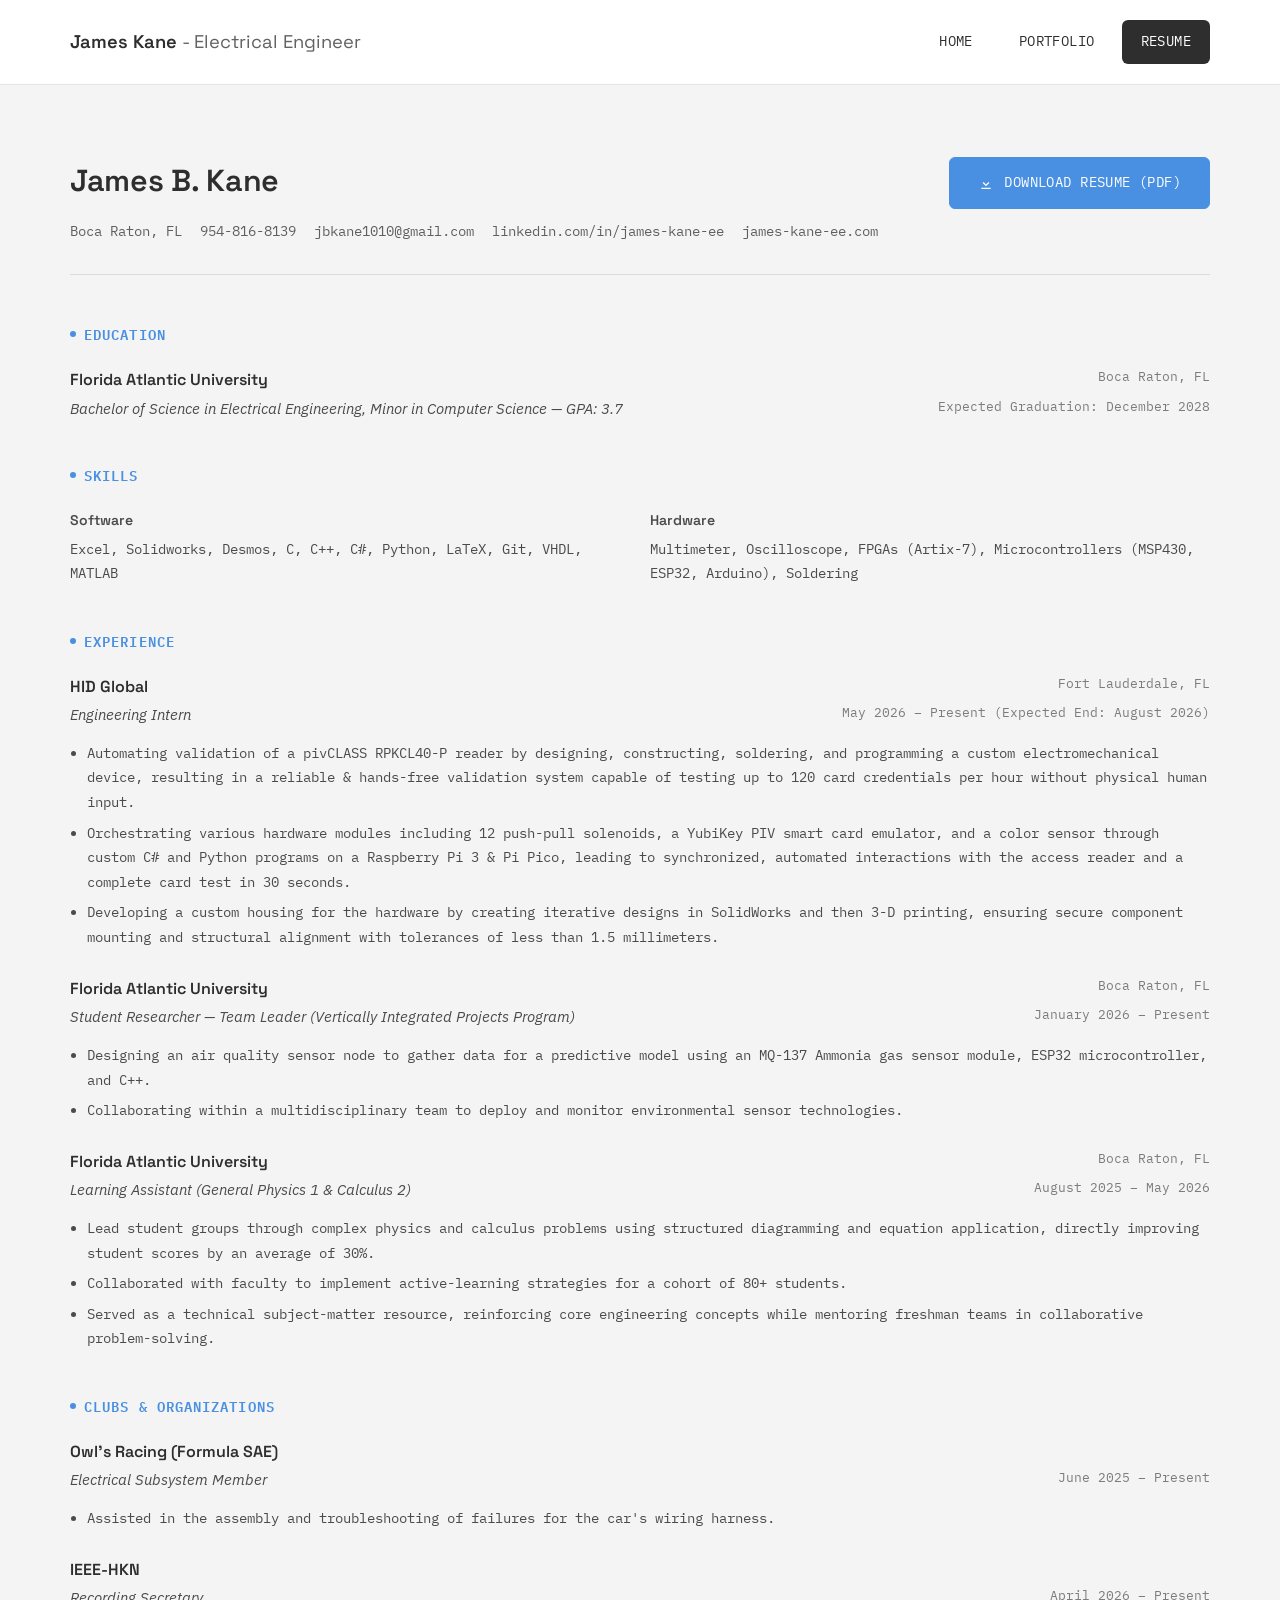
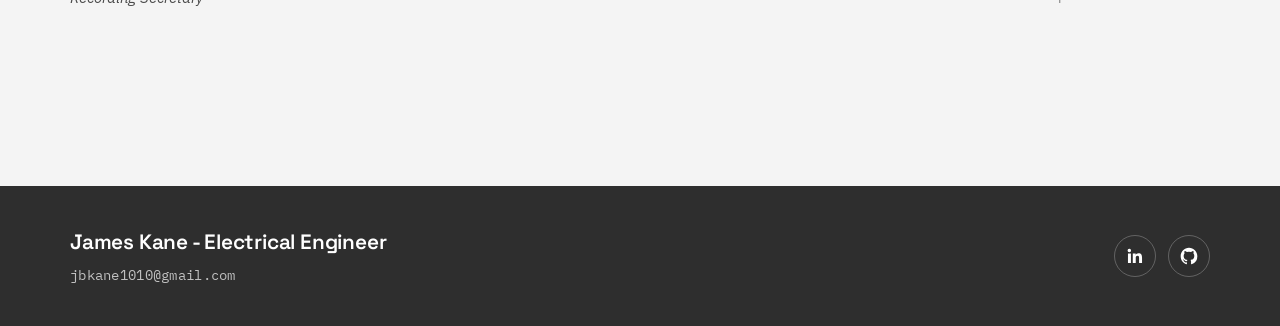
==== resume.html @ 99313f98 "added resume page" ====
<!DOCTYPE html>
<html lang="en">
<head>
<meta charset="UTF-8">
<meta name="viewport" content="width=device-width, initial-scale=1.0">
<title>Resume | James Kane</title>
<meta name="description" content="James Kane's resume — Electrical Engineering student at FAU with experience in embedded systems, sensors, and hardware design.">
<link rel="stylesheet" href="css/style.css">
</head>
<body>

  <div data-component="header" data-base="./" data-active="resume"></div>

  <main class="page-content">
    <section class="resume-main">

      <div class="resume-header">
        <div class="resume-heading">
          <h3>James B. Kane</h3>
          <div class="resume-contact">
            <span>Boca Raton, FL</span>
            <span>954-816-8139</span>
            <a href="mailto:jbkane1010@gmail.com">jbkane1010@gmail.com</a>
            <a href="https://www.linkedin.com/in/james-kane-ee/" target="_blank" rel="noopener">linkedin.com/in/james-kane-ee</a>
            <a href="index.html">james-kane-ee.com</a>
          </div>
        </div>
        <a class="btn-download" href="files/james-kane-resume.pdf" download>
          <svg viewBox="0 0 24 24" aria-hidden="true"><path d="M12 3v11.17l3.59-3.58L17 12l-5 5-5-5 1.41-1.41L12 14.17V3h0zM5 19h14v2H5v-2z"/></svg>
          Download Resume (PDF)
        </a>
      </div>

      <section class="resume-section">
        <h4 class="resume-section-title">Education</h4>
        <div class="resume-entry">
          <div class="resume-entry-org">Florida Atlantic University</div>
          <div class="resume-entry-location">Boca Raton, FL</div>
          <div class="resume-entry-role">Bachelor of Science in Electrical Engineering, Minor in Computer Science &mdash; GPA: 3.7</div>
          <div class="resume-entry-date">Expected Graduation: December 2028</div>
        </div>
      </section>

      <section class="resume-section">
        <h4 class="resume-section-title">Skills</h4>
        <div class="resume-skills-grid">
          <div class="resume-skill-row">
            <strong>Software</strong>
            Excel, Solidworks, Desmos, C, C++, C#, Python, LaTeX, Git, VHDL, MATLAB
          </div>
          <div class="resume-skill-row">
            <strong>Hardware</strong>
            Multimeter, Oscilloscope, FPGAs (Artix-7), Microcontrollers (MSP430, ESP32, Arduino), Soldering
          </div>
        </div>
      </section>

      <section class="resume-section">
        <h4 class="resume-section-title">Experience</h4>

        <div class="resume-entry">
          <div class="resume-entry-org">HID Global</div>
          <div class="resume-entry-location">Fort Lauderdale, FL</div>
          <div class="resume-entry-role">Engineering Intern</div>
          <div class="resume-entry-date">May 2026 &ndash; Present (Expected End: August 2026)</div>
          <ul class="resume-entry-bullets">
            <li>Automating validation of a pivCLASS RPKCL40-P reader by designing, constructing, soldering, and programming a custom electromechanical device, resulting in a reliable &amp; hands-free validation system capable of testing up to 120 card credentials per hour without physical human input.</li>
            <li>Orchestrating various hardware modules including 12 push-pull solenoids, a YubiKey PIV smart card emulator, and a color sensor through custom C# and Python programs on a Raspberry Pi 3 &amp; Pi Pico, leading to synchronized, automated interactions with the access reader and a complete card test in 30 seconds.</li>
            <li>Developing a custom housing for the hardware by creating iterative designs in SolidWorks and then 3-D printing, ensuring secure component mounting and structural alignment with tolerances of less than 1.5 millimeters.</li>
          </ul>
        </div>

        <div class="resume-entry">
          <div class="resume-entry-org">Florida Atlantic University</div>
          <div class="resume-entry-location">Boca Raton, FL</div>
          <div class="resume-entry-role">Student Researcher &mdash; Team Leader (Vertically Integrated Projects Program)</div>
          <div class="resume-entry-date">January 2026 &ndash; Present</div>
          <ul class="resume-entry-bullets">
            <li>Designing an air quality sensor node to gather data for a predictive model using an MQ-137 Ammonia gas sensor module, ESP32 microcontroller, and C++.</li>
            <li>Collaborating within a multidisciplinary team to deploy and monitor environmental sensor technologies.</li>
          </ul>
        </div>

        <div class="resume-entry">
          <div class="resume-entry-org">Florida Atlantic University</div>
          <div class="resume-entry-location">Boca Raton, FL</div>
          <div class="resume-entry-role">Learning Assistant (General Physics 1 &amp; Calculus 2)</div>
          <div class="resume-entry-date">August 2025 &ndash; May 2026</div>
          <ul class="resume-entry-bullets">
            <li>Lead student groups through complex physics and calculus problems using structured diagramming and equation application, directly improving student scores by an average of 30%.</li>
            <li>Collaborated with faculty to implement active-learning strategies for a cohort of 80+ students.</li>
            <li>Served as a technical subject-matter resource, reinforcing core engineering concepts while mentoring freshman teams in collaborative problem-solving.</li>
          </ul>
        </div>
      </section>

      <section class="resume-section">
        <h4 class="resume-section-title">Clubs &amp; Organizations</h4>

        <div class="resume-entry">
          <div class="resume-entry-org">Owl's Racing (Formula SAE)</div>
          <div class="resume-entry-location"></div>
          <div class="resume-entry-role">Electrical Subsystem Member</div>
          <div class="resume-entry-date">June 2025 &ndash; Present</div>
          <ul class="resume-entry-bullets">
            <li>Assisted in the assembly and troubleshooting of failures for the car's wiring harness.</li>
          </ul>
        </div>

        <div class="resume-entry">
          <div class="resume-entry-org">IEEE-HKN</div>
          <div class="resume-entry-location"></div>
          <div class="resume-entry-role">Recording Secretary</div>
          <div class="resume-entry-date">April 2026 &ndash; Present</div>
        </div>
      </section>

    </section>
  </main>

  <div data-component="footer" data-base="./"></div>

  <script src="js/components.js"></script>
</body>
</html>
---- css/style.css ----
/* =========================================================
   James Kane — Electrical Engineer Portfolio
   Global Stylesheet
   ========================================================= */

/* ---- Fonts ---- */
@import url('https://fonts.googleapis.com/css2?family=Space+Grotesk:wght@400;500;600;700&family=IBM+Plex+Sans:wght@400;500;600&family=IBM+Plex+Mono:wght@400;500&display=swap');

/* ---- Tokens ---- */
:root {
  --color-bg: #F4F4F4;
  --color-primary: #2E2E2E;
  --color-secondary: #FFFFFF;
  --color-accent: #4A90E2;
  --color-accent-dim: rgba(74, 144, 226, 0.35);
  --color-hairline: rgba(46, 46, 46, 0.12);

  --font-display: 'Space Grotesk', 'IBM Plex Sans', sans-serif;
  --font-body: 'IBM Plex Sans', -apple-system, BlinkMacSystemFont, sans-serif;
  --font-mono: 'IBM Plex Mono', 'SFMono-Regular', Menlo, monospace;

  --radius-img: 10px;
  --side-margin: 30px;
  --max-width: 1200px;
}

/* ---- Reset ---- */
* { box-sizing: border-box; }
html { scroll-behavior: smooth; }
body {
  margin: 0;
  background: var(--color-bg);
  color: var(--color-primary);
  font-family: var(--font-body);
  line-height: 1.6;
  min-height: 100vh;
  display: flex;
  flex-direction: column;
}
img { max-width: 100%; display: block; }
a { color: inherit; text-decoration: none; }
h1, h2, h3, h4, h5 {
  font-family: var(--font-display);
  font-weight: 600;
  margin: 0 0 0.5em 0;
  letter-spacing: -0.01em;
}
p { margin: 0 0 1em 0; }

.page-content {
  flex: 1;
  width: 100%;
  max-width: var(--max-width);
  margin: 0 auto;
  padding: 0 var(--side-margin);
}

/* Respect reduced motion */
@media (prefers-reduced-motion: reduce) {
  * { transition: none !important; animation: none !important; }
}

/* =========================================================
   HEADER
   ========================================================= */
.site-header {
  background: var(--color-secondary);
  border-bottom: 1px solid var(--color-hairline);
  position: sticky;
  top: 0;
  z-index: 100;
}
.header-inner {
  max-width: var(--max-width);
  margin: 0 auto;
  padding: 20px var(--side-margin);
  display: flex;
  align-items: center;
  justify-content: space-between;
  gap: 16px;
  flex-wrap: wrap;
}
.brand {
  font-family: var(--font-display);
  font-weight: 600;
  font-size: 1.15rem;
  color: var(--color-primary);
  white-space: nowrap;
}
.brand .brand-sub {
  font-weight: 400;
  color: var(--color-primary);
  opacity: 0.75;
}
.nav {
  display: flex;
  gap: 8px;
}
.nav a {
  font-family: var(--font-mono);
  font-size: 0.85rem;
  letter-spacing: 0.03em;
  text-transform: uppercase;
  padding: 10px 18px;
  border-radius: 6px;
  border: 1px solid transparent;
  transition: border-color 0.2s ease, color 0.2s ease, background 0.2s ease;
}
.nav a:hover {
  border-color: var(--color-accent);
  color: var(--color-accent);
}
.nav a.active {
  color: var(--color-secondary);
  background: var(--color-primary);
}
.nav a.active:hover {
  color: var(--color-secondary);
  border-color: var(--color-primary);
}

/* =========================================================
   FOOTER
   ========================================================= */
.site-footer {
  background: var(--color-primary);
  color: var(--color-secondary);
  margin-top: 80px;
}
.footer-inner {
  max-width: var(--max-width);
  margin: 0 auto;
  padding: 40px var(--side-margin);
  display: flex;
  align-items: center;
  justify-content: space-between;
  gap: 24px;
  flex-wrap: wrap;
}
.footer-left h2 {
  color: var(--color-secondary);
  font-size: 1.3rem;
  margin-bottom: 0.2em;
}
.footer-left h4 {
  color: var(--color-secondary);
  opacity: 0.7;
  font-family: var(--font-mono);
  font-weight: 400;
  font-size: 0.9rem;
  margin: 0;
  letter-spacing: 0.02em;
}
.footer-right {
  display: flex;
  gap: 12px;
}
.social-btn {
  display: flex;
  align-items: center;
  justify-content: center;
  width: 42px;
  height: 42px;
  border-radius: 50%;
  border: 1px solid rgba(255, 255, 255, 0.25);
  color: var(--color-secondary);
  transition: background 0.2s ease, border-color 0.2s ease, transform 0.2s ease;
}
.social-btn:hover {
  background: var(--color-accent);
  border-color: var(--color-accent);
  transform: translateY(-2px);
}
.social-btn svg { width: 20px; height: 20px; fill: currentColor; }

/* =========================================================
   HOME PAGE
   ========================================================= */
.hero {
  display: grid;
  grid-template-columns: 1.05fr 1fr;
  gap: 60px;
  align-items: center;
  padding: 72px 0 96px 0;
  min-height: calc(100vh - 250px);
}
.hero-text { max-width: 520px; }
.headline-wrap {
  display: inline-block;
  margin-bottom: 24px;
}
.headline-wrap h2 {
  font-size: clamp(1.6rem, 3vw, 2.2rem);
  line-height: 1.25;
}
.headline-underline {
  height: 3px;
  width: 100%;
  background: var(--color-accent);
  margin-top: 14px;
  position: relative;
}
.headline-underline::after {
  content: '';
  position: absolute;
  right: -3px;
  top: -2.5px;
  width: 8px;
  height: 8px;
  border-radius: 50%;
  background: var(--color-accent);
}
.hero-text p {
  font-size: 1.05rem;
  color: var(--color-primary);
  opacity: 0.85;
}
.btn-primary {
  display: inline-flex;
  align-items: center;
  gap: 10px;
  margin-top: 12px;
  padding: 14px 28px;
  background: var(--color-primary);
  color: var(--color-secondary);
  border-radius: 6px;
  font-family: var(--font-mono);
  font-size: 0.85rem;
  letter-spacing: 0.03em;
  text-transform: uppercase;
  border: 1px solid var(--color-primary);
  transition: background 0.2s ease, color 0.2s ease, border-color 0.2s ease, transform 0.2s ease;
}
.btn-primary:hover {
  background: var(--color-accent);
  border-color: var(--color-accent);
  transform: translateY(-2px);
}
.btn-primary .arrow { transition: transform 0.2s ease; }
.btn-primary:hover .arrow { transform: translateX(3px); }

.hero-image-wrap {
  position: relative;
  padding: 14px;
}
.hero-image-wrap::before,
.hero-image-wrap::after {
  content: '';
  position: absolute;
  width: 26px;
  height: 26px;
  border: 2px solid var(--color-accent);
  opacity: 0.9;
}
.hero-image-wrap::before {
  top: 0; left: 0;
  border-right: none;
  border-bottom: none;
}
.hero-image-wrap::after {
  bottom: 0; right: 0;
  border-left: none;
  border-top: none;
}
.hero-image-wrap img {
  border-radius: var(--radius-img);
  width: 100%;
  box-shadow: 0 20px 45px rgba(46, 46, 46, 0.18);
}

/* =========================================================
   PORTFOLIO PAGE
   ========================================================= */
.portfolio-header {
  padding: 72px 0 48px 0;
}
.portfolio-kicker {
  font-family: var(--font-mono);
  font-size: 0.85rem;
  letter-spacing: 0.08em;
  text-transform: uppercase;
  color: var(--color-accent);
  margin-bottom: 18px;
}
.portfolio-header h3 {
  font-size: clamp(1.2rem, 2.2vw, 1.6rem);
  font-weight: 500;
  line-height: 1.5;
  max-width: 62%;
  color: var(--color-primary);
  opacity: 0.9;
}

.project-grid {
  display: grid;
  grid-template-columns: repeat(3, 1fr);
  gap: 20px;
  padding-bottom: 96px;
}
.project-tile {
  display: block;
}
.project-tile .tile-title {
  font-family: var(--font-mono);
  font-size: 0.95rem;
  font-weight: 500;
  margin-bottom: 12px;
  color: var(--color-primary);
  display: flex;
  align-items: center;
  gap: 8px;
}
.project-tile .tile-title::before {
  content: '';
  width: 6px;
  height: 6px;
  background: var(--color-accent);
  border-radius: 50%;
  flex-shrink: 0;
}
.tile-image-wrap {
  position: relative;
  aspect-ratio: 1 / 1;
  overflow: hidden;
  border-radius: var(--radius-img);
  background: var(--color-secondary);
  box-shadow: 0 8px 24px rgba(46, 46, 46, 0.1);
}
.tile-image-wrap img {
  width: 100%;
  height: 100%;
  object-fit: cover;
  border-radius: var(--radius-img);
  transition: transform 0.35s ease;
}
.tile-image-wrap::before,
.tile-image-wrap::after {
  content: '';
  position: absolute;
  width: 18px;
  height: 18px;
  border: 2px solid var(--color-secondary);
  opacity: 0;
  transition: opacity 0.25s ease;
  z-index: 2;
}
.tile-image-wrap::before {
  top: 8px; left: 8px;
  border-right: none;
  border-bottom: none;
}
.tile-image-wrap::after {
  bottom: 8px; right: 8px;
  border-left: none;
  border-top: none;
}
.project-tile:hover .tile-image-wrap img { transform: scale(1.05); }
.project-tile:hover .tile-image-wrap::before,
.project-tile:hover .tile-image-wrap::after { opacity: 0.85; }

/* =========================================================
   PROJECT DETAIL PAGES
   ========================================================= */
.project-detail-main {
  padding: 72px 0 96px 0;
}

/* --- Text / image split --- */
.project-layout {
  display: grid;
  grid-template-columns: 1fr 1fr;
  gap: 30px;
  align-items: start;
}

.project-text .project-title {
  font-size: 1.6rem;
  margin-bottom: 22px;
}
.project-description {
  font-family: var(--font-mono);
  font-size: 0.92rem;
  line-height: 1.85;
  color: var(--color-primary);
  opacity: 0.85;
}
.project-description p {
  margin-bottom: 1.1em;
}
.project-description p:last-child { margin-bottom: 0; }

/* --- Image collage stage ---
   The stage is a fixed-ratio box, so the total "image space" is identical
   on every project page no matter how many photos it holds. Images are
   positioned as percentages of that box and cropped (never stretched) to
   fill their slot, so proportions are always preserved. */
.image-stage {
  position: relative;
  width: 100%;
  aspect-ratio: 1 / 1;
}
.stage-img {
  position: absolute;
  border-radius: var(--radius-img);
  object-fit: cover;
  border: 4px solid var(--color-secondary);
  box-shadow: 0 15px 35px rgba(46, 46, 46, 0.18);
  background: var(--color-secondary);
}

/* 1 image: fills the stage */
.image-stage[data-count="1"] .stage-img {
  inset: 0;
  width: 100%;
  height: 100%;
}

/* 2 images: diagonal overlap, upper-left + lower-right */
.image-stage[data-count="2"] .stage-img:nth-of-type(1) {
  top: 0; left: 0;
  width: 58%; height: 58%;
  z-index: 1;
}
.image-stage[data-count="2"] .stage-img:nth-of-type(2) {
  bottom: 0; right: 0;
  width: 58%; height: 58%;
  z-index: 2;
}

/* 3 images: large top-left, small top-right, large bottom-right */
.image-stage[data-count="3"] .stage-img:nth-of-type(1) {
  top: 0; left: 0;
  width: 58%; height: 58%;
  z-index: 1;
}
.image-stage[data-count="3"] .stage-img:nth-of-type(2) {
  top: 0; right: 0;
  width: 44%; height: 44%;
  z-index: 2;
}
.image-stage[data-count="3"] .stage-img:nth-of-type(3) {
  bottom: 0; right: 0;
  width: 58%; height: 58%;
  z-index: 3;
}

/* 4 images: 2x2 grid with a slight overlap in the middle */
.image-stage[data-count="4"] .stage-img {
  width: 55%;
  height: 55%;
}
.image-stage[data-count="4"] .stage-img:nth-of-type(1) { top: 0; left: 0; z-index: 1; }
.image-stage[data-count="4"] .stage-img:nth-of-type(2) { top: 0; right: 0; z-index: 2; }
.image-stage[data-count="4"] .stage-img:nth-of-type(3) { bottom: 0; left: 0; z-index: 3; }
.image-stage[data-count="4"] .stage-img:nth-of-type(4) { bottom: 0; right: 0; z-index: 4; }

/* --- Video embed (only present on pages with an associated video) --- */
.project-video {
  margin-top: 60px;
}
.video-embed {
  position: relative;
  width: 100%;
  aspect-ratio: 16 / 9;
  border-radius: var(--radius-img);
  overflow: hidden;
  box-shadow: 0 15px 35px rgba(46, 46, 46, 0.18);
}
.video-embed iframe {
  position: absolute;
  inset: 0;
  width: 100%;
  height: 100%;
  border: 0;
}

/* --- Bottom nav: back to portfolio / random project --- */
.project-nav {
  display: flex;
  align-items: center;
  justify-content: space-between;
  gap: 20px;
  flex-wrap: wrap;
  margin-top: 72px;
  padding-top: 32px;
  border-top: 1px solid var(--color-hairline);
}
.btn-secondary {
  display: inline-flex;
  align-items: center;
  gap: 10px;
  padding: 14px 26px;
  border-radius: 6px;
  border: 1px solid var(--color-primary);
  color: var(--color-primary);
  font-family: var(--font-mono);
  font-size: 0.85rem;
  letter-spacing: 0.03em;
  text-transform: uppercase;
  transition: background 0.2s ease, color 0.2s ease, transform 0.2s ease;
}
.btn-secondary:hover {
  background: var(--color-primary);
  color: var(--color-secondary);
  transform: translateY(-2px);
}

.random-project-card {
  display: flex;
  align-items: center;
  gap: 14px;
  padding: 10px;
  padding-right: 20px;
  border-radius: 8px;
  border: 1px solid var(--color-hairline);
  background: var(--color-secondary);
  transition: border-color 0.2s ease, transform 0.2s ease, box-shadow 0.2s ease;
}
.random-project-card:hover {
  border-color: var(--color-accent);
  transform: translateY(-2px);
  box-shadow: 0 10px 24px rgba(46, 46, 46, 0.1);
}
.random-project-card img {
  width: 56px;
  height: 56px;
  object-fit: cover;
  border-radius: 6px;
  flex-shrink: 0;
}
.random-project-copy {
  display: flex;
  flex-direction: column;
  gap: 2px;
}
.random-project-label {
  font-family: var(--font-mono);
  font-size: 0.7rem;
  letter-spacing: 0.05em;
  text-transform: uppercase;
  color: var(--color-accent);
}
.random-project-title {
  font-family: var(--font-display);
  font-weight: 600;
  font-size: 0.95rem;
  color: var(--color-primary);
}
.random-arrow {
  margin-left: 6px;
  color: var(--color-accent);
  transition: transform 0.2s ease;
}
.random-project-card:hover .random-arrow { transform: translateX(3px); }

/* =========================================================
   RESUME PAGE
   ========================================================= */
.resume-main {
  padding: 72px 0 96px 0;
}
.resume-header {
  display: flex;
  align-items: flex-start;
  justify-content: space-between;
  gap: 24px;
  flex-wrap: wrap;
  padding-bottom: 32px;
  margin-bottom: 48px;
  border-bottom: 1px solid var(--color-hairline);
}
.resume-heading h3 {
  font-size: clamp(1.4rem, 2.6vw, 1.9rem);
}
.resume-contact {
  display: flex;
  flex-wrap: wrap;
  gap: 6px 18px;
  font-family: var(--font-mono);
  font-size: 0.85rem;
  color: var(--color-primary);
  opacity: 0.75;
}
.resume-contact a:hover { color: var(--color-accent); opacity: 1; }
.btn-download {
  display: inline-flex;
  align-items: center;
  gap: 10px;
  padding: 14px 28px;
  background: var(--color-accent);
  color: var(--color-secondary);
  border-radius: 6px;
  font-family: var(--font-mono);
  font-size: 0.85rem;
  letter-spacing: 0.03em;
  text-transform: uppercase;
  border: 1px solid var(--color-accent);
  white-space: nowrap;
  transition: background 0.2s ease, border-color 0.2s ease, transform 0.2s ease;
}
.btn-download svg { width: 16px; height: 16px; fill: currentColor; }
.btn-download:hover {
  background: var(--color-primary);
  border-color: var(--color-primary);
  transform: translateY(-2px);
}

.resume-section {
  margin-bottom: 44px;
}
.resume-section:last-child { margin-bottom: 0; }
.resume-section-title {
  font-family: var(--font-mono);
  font-size: 0.85rem;
  letter-spacing: 0.08em;
  text-transform: uppercase;
  color: var(--color-accent);
  margin-bottom: 22px;
  display: flex;
  align-items: center;
  gap: 8px;
}
.resume-section-title::before {
  content: '';
  width: 6px;
  height: 6px;
  background: var(--color-accent);
  border-radius: 50%;
  flex-shrink: 0;
}

.resume-entry {
  display: grid;
  grid-template-columns: 1fr auto;
  gap: 4px 20px;
  margin-bottom: 26px;
}
.resume-entry:last-child { margin-bottom: 0; }
.resume-entry-org {
  font-family: var(--font-display);
  font-weight: 600;
  font-size: 1rem;
  color: var(--color-primary);
}
.resume-entry-location {
  font-family: var(--font-mono);
  font-size: 0.8rem;
  color: var(--color-primary);
  opacity: 0.6;
  text-align: right;
  white-space: nowrap;
}
.resume-entry-role {
  font-style: italic;
  font-size: 0.92rem;
  color: var(--color-primary);
  opacity: 0.85;
}
.resume-entry-date {
  font-family: var(--font-mono);
  font-size: 0.8rem;
  color: var(--color-primary);
  opacity: 0.6;
  text-align: right;
  white-space: nowrap;
}
.resume-entry-bullets {
  grid-column: 1 / -1;
  margin: 10px 0 0 0;
  padding-left: 1.2em;
  font-family: var(--font-mono);
  font-size: 0.88rem;
  line-height: 1.75;
  color: var(--color-primary);
  opacity: 0.85;
}
.resume-entry-bullets li { margin-bottom: 6px; }
.resume-entry-bullets li:last-child { margin-bottom: 0; }

.resume-skills-grid {
  display: grid;
  grid-template-columns: 1fr 1fr;
  gap: 20px;
}
.resume-skill-row {
  font-family: var(--font-mono);
  font-size: 0.88rem;
  line-height: 1.75;
  color: var(--color-primary);
  opacity: 0.85;
}
.resume-skill-row strong {
  font-family: var(--font-display);
  font-weight: 600;
  opacity: 1;
  display: block;
  margin-bottom: 4px;
}

/* =========================================================
   RESPONSIVE
   ========================================================= */
@media (max-width: 900px) {
  .hero {
    grid-template-columns: 1fr;
    gap: 40px;
    padding: 48px 0 64px 0;
  }
  .hero-image-wrap { order: -1; }
  .hero-text { max-width: 100%; }
  .portfolio-header h3 { max-width: 100%; }
  .project-grid { grid-template-columns: repeat(2, 1fr); }
  .project-layout { grid-template-columns: 1fr; gap: 36px; }
  .image-stage { max-width: 480px; }
}

@media (max-width: 600px) {
  .header-inner { padding: 16px var(--side-margin); }
  .nav a { padding: 8px 12px; font-size: 0.75rem; }
  .brand { font-size: 1rem; }
  .project-grid { grid-template-columns: 1fr; }
  .footer-inner { flex-direction: column; align-items: flex-start; }
  .project-nav { flex-direction: column; align-items: stretch; }
  .btn-secondary { justify-content: center; }
  .random-project-card { padding-right: 10px; }
  .resume-header { flex-direction: column; }
  .btn-download { width: 100%; justify-content: center; }
  .resume-entry { grid-template-columns: 1fr; }
  .resume-entry-location,
  .resume-entry-date { text-align: left; }
  .resume-skills-grid { grid-template-columns: 1fr; }
}
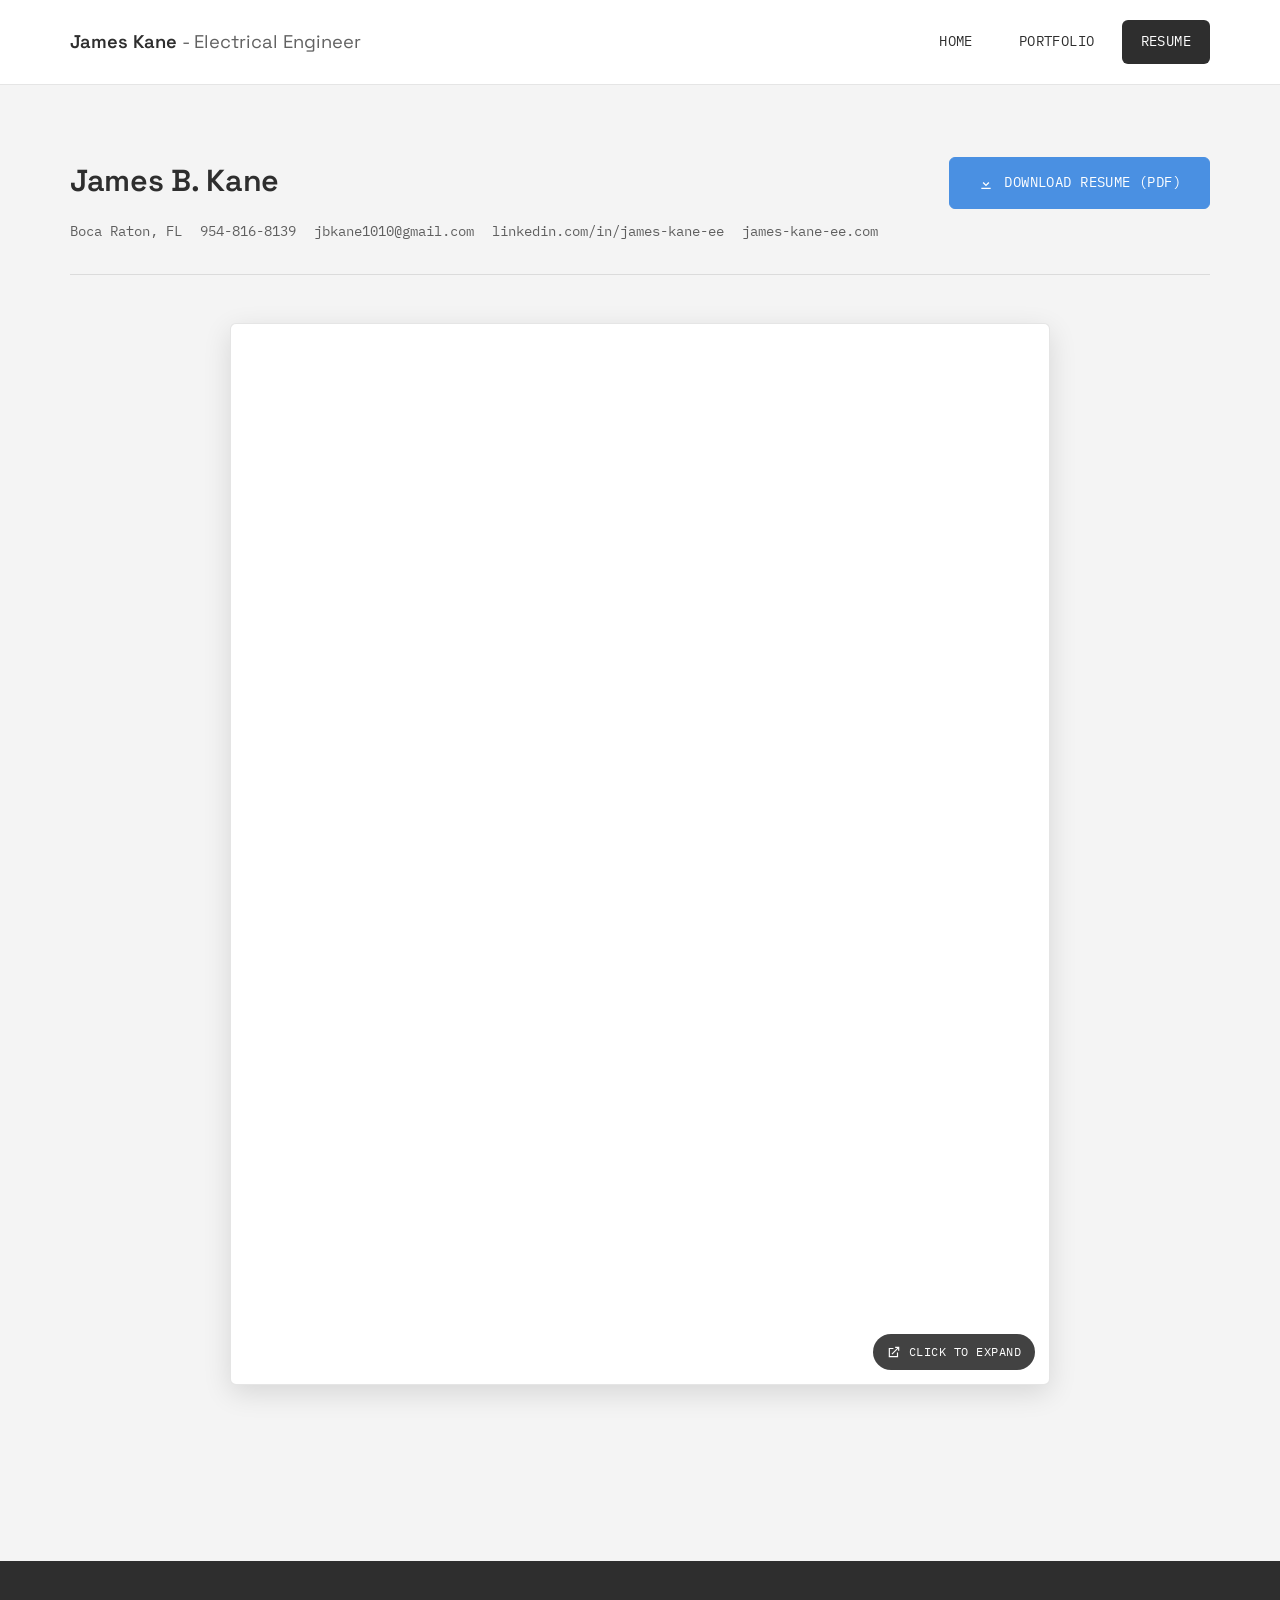
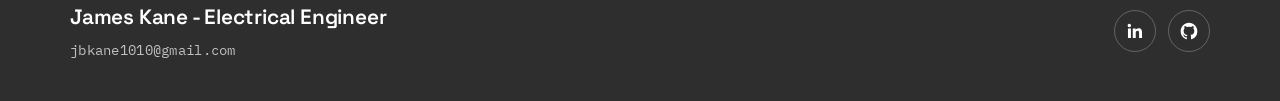
==== commit 68284e69: "updated resume page" ====
--- a/resume.html
+++ b/resume.html
@@ -25,95 +25,19 @@
             <a href="index.html">james-kane-ee.com</a>
           </div>
         </div>
-        <a class="btn-download" href="files/james-kane-resume.pdf" download>
+        <a class="btn-download" href="files/james-kane-resume.pdf" download="James-Kane-Resume.pdf">
           <svg viewBox="0 0 24 24" aria-hidden="true"><path d="M12 3v11.17l3.59-3.58L17 12l-5 5-5-5 1.41-1.41L12 14.17V3h0zM5 19h14v2H5v-2z"/></svg>
           Download Resume (PDF)
         </a>
       </div>
 
-      <section class="resume-section">
-        <h4 class="resume-section-title">Education</h4>
-        <div class="resume-entry">
-          <div class="resume-entry-org">Florida Atlantic University</div>
-          <div class="resume-entry-location">Boca Raton, FL</div>
-          <div class="resume-entry-role">Bachelor of Science in Electrical Engineering, Minor in Computer Science &mdash; GPA: 3.7</div>
-          <div class="resume-entry-date">Expected Graduation: December 2028</div>
-        </div>
-      </section>
-
-      <section class="resume-section">
-        <h4 class="resume-section-title">Skills</h4>
-        <div class="resume-skills-grid">
-          <div class="resume-skill-row">
-            <strong>Software</strong>
-            Excel, Solidworks, Desmos, C, C++, C#, Python, LaTeX, Git, VHDL, MATLAB
-          </div>
-          <div class="resume-skill-row">
-            <strong>Hardware</strong>
-            Multimeter, Oscilloscope, FPGAs (Artix-7), Microcontrollers (MSP430, ESP32, Arduino), Soldering
-          </div>
-        </div>
-      </section>
-
-      <section class="resume-section">
-        <h4 class="resume-section-title">Experience</h4>
-
-        <div class="resume-entry">
-          <div class="resume-entry-org">HID Global</div>
-          <div class="resume-entry-location">Fort Lauderdale, FL</div>
-          <div class="resume-entry-role">Engineering Intern</div>
-          <div class="resume-entry-date">May 2026 &ndash; Present (Expected End: August 2026)</div>
-          <ul class="resume-entry-bullets">
-            <li>Automating validation of a pivCLASS RPKCL40-P reader by designing, constructing, soldering, and programming a custom electromechanical device, resulting in a reliable &amp; hands-free validation system capable of testing up to 120 card credentials per hour without physical human input.</li>
-            <li>Orchestrating various hardware modules including 12 push-pull solenoids, a YubiKey PIV smart card emulator, and a color sensor through custom C# and Python programs on a Raspberry Pi 3 &amp; Pi Pico, leading to synchronized, automated interactions with the access reader and a complete card test in 30 seconds.</li>
-            <li>Developing a custom housing for the hardware by creating iterative designs in SolidWorks and then 3-D printing, ensuring secure component mounting and structural alignment with tolerances of less than 1.5 millimeters.</li>
-          </ul>
-        </div>
-
-        <div class="resume-entry">
-          <div class="resume-entry-org">Florida Atlantic University</div>
-          <div class="resume-entry-location">Boca Raton, FL</div>
-          <div class="resume-entry-role">Student Researcher &mdash; Team Leader (Vertically Integrated Projects Program)</div>
-          <div class="resume-entry-date">January 2026 &ndash; Present</div>
-          <ul class="resume-entry-bullets">
-            <li>Designing an air quality sensor node to gather data for a predictive model using an MQ-137 Ammonia gas sensor module, ESP32 microcontroller, and C++.</li>
-            <li>Collaborating within a multidisciplinary team to deploy and monitor environmental sensor technologies.</li>
-          </ul>
-        </div>
-
-        <div class="resume-entry">
-          <div class="resume-entry-org">Florida Atlantic University</div>
-          <div class="resume-entry-location">Boca Raton, FL</div>
-          <div class="resume-entry-role">Learning Assistant (General Physics 1 &amp; Calculus 2)</div>
-          <div class="resume-entry-date">August 2025 &ndash; May 2026</div>
-          <ul class="resume-entry-bullets">
-            <li>Lead student groups through complex physics and calculus problems using structured diagramming and equation application, directly improving student scores by an average of 30%.</li>
-            <li>Collaborated with faculty to implement active-learning strategies for a cohort of 80+ students.</li>
-            <li>Served as a technical subject-matter resource, reinforcing core engineering concepts while mentoring freshman teams in collaborative problem-solving.</li>
-          </ul>
-        </div>
-      </section>
-
-      <section class="resume-section">
-        <h4 class="resume-section-title">Clubs &amp; Organizations</h4>
-
-        <div class="resume-entry">
-          <div class="resume-entry-org">Owl's Racing (Formula SAE)</div>
-          <div class="resume-entry-location"></div>
-          <div class="resume-entry-role">Electrical Subsystem Member</div>
-          <div class="resume-entry-date">June 2025 &ndash; Present</div>
-          <ul class="resume-entry-bullets">
-            <li>Assisted in the assembly and troubleshooting of failures for the car's wiring harness.</li>
-          </ul>
-        </div>
-
-        <div class="resume-entry">
-          <div class="resume-entry-org">IEEE-HKN</div>
-          <div class="resume-entry-location"></div>
-          <div class="resume-entry-role">Recording Secretary</div>
-          <div class="resume-entry-date">April 2026 &ndash; Present</div>
-        </div>
-      </section>
+      <a class="resume-preview" id="resume-preview" href="files/james-kane-resume.pdf" target="_blank" rel="noopener" aria-label="Open resume in full-page PDF viewer">
+        <iframe src="files/james-kane-resume.pdf#toolbar=0&navpanes=0&scrollbar=0&view=FitH" title="Resume preview" loading="lazy" tabindex="-1"></iframe>
+        <span class="resume-preview-hint">
+          <svg viewBox="0 0 24 24" aria-hidden="true"><path d="M14 3v2h3.59l-9.83 9.83 1.41 1.41L19 6.41V10h2V3h-7zM5 5h6v2H5v12h12v-6h2v8H3V5h2z"/></svg>
+          Click to expand
+        </span>
+      </a>
 
     </section>
   </main>
@@ -121,5 +45,16 @@
   <div data-component="footer" data-base="./"></div>
 
   <script src="js/components.js"></script>
+  <script>
+    // Google's viewer fetches the PDF itself, so it needs a public URL.
+    (function () {
+      var host = location.hostname;
+      var isLocal = host === 'localhost' || host === '127.0.0.1' || host === '' || host.endsWith('.localhost');
+      var origin = isLocal ? 'https://james-kane-ee.com' : location.origin;
+      var pdf = origin + '/files/james-kane-resume.pdf';
+      document.getElementById('resume-preview').href =
+        'https://docs.google.com/viewer?url=' + encodeURIComponent(pdf);
+    })();
+  </script>
 </body>
 </html>
--- a/css/style.css
+++ b/css/style.css
@@ -605,97 +605,48 @@
   transform: translateY(-2px);
 }
 
-.resume-section {
-  margin-bottom: 44px;
-}
-.resume-section:last-child { margin-bottom: 0; }
-.resume-section-title {
-  font-family: var(--font-mono);
-  font-size: 0.85rem;
-  letter-spacing: 0.08em;
+.resume-preview {
+  position: relative;
+  display: block;
+  max-width: 820px;
+  margin: 0 auto;
+  aspect-ratio: 8.5 / 11;
+  border: 1px solid var(--color-hairline);
+  border-radius: 6px;
+  overflow: hidden;
+  background: #fff;
+  box-shadow: 0 8px 28px rgba(0, 0, 0, 0.12);
+  cursor: zoom-in;
+  transition: transform 0.2s ease, box-shadow 0.2s ease;
+}
+.resume-preview:hover {
+  transform: translateY(-2px);
+  box-shadow: 0 12px 34px rgba(0, 0, 0, 0.18);
+}
+.resume-preview iframe {
+  width: 100%;
+  height: 100%;
+  border: 0;
+  pointer-events: none; /* clicks go to the link, not the embedded viewer */
+}
+.resume-preview-hint {
+  position: absolute;
+  right: 14px;
+  bottom: 14px;
+  display: inline-flex;
+  align-items: center;
+  gap: 8px;
+  padding: 8px 14px;
+  background: var(--color-primary);
+  color: var(--color-secondary);
+  border-radius: 999px;
+  font-family: var(--font-mono);
+  font-size: 0.75rem;
+  letter-spacing: 0.04em;
   text-transform: uppercase;
-  color: var(--color-accent);
-  margin-bottom: 22px;
-  display: flex;
-  align-items: center;
-  gap: 8px;
-}
-.resume-section-title::before {
-  content: '';
-  width: 6px;
-  height: 6px;
-  background: var(--color-accent);
-  border-radius: 50%;
-  flex-shrink: 0;
-}
-
-.resume-entry {
-  display: grid;
-  grid-template-columns: 1fr auto;
-  gap: 4px 20px;
-  margin-bottom: 26px;
-}
-.resume-entry:last-child { margin-bottom: 0; }
-.resume-entry-org {
-  font-family: var(--font-display);
-  font-weight: 600;
-  font-size: 1rem;
-  color: var(--color-primary);
-}
-.resume-entry-location {
-  font-family: var(--font-mono);
-  font-size: 0.8rem;
-  color: var(--color-primary);
-  opacity: 0.6;
-  text-align: right;
-  white-space: nowrap;
-}
-.resume-entry-role {
-  font-style: italic;
-  font-size: 0.92rem;
-  color: var(--color-primary);
-  opacity: 0.85;
-}
-.resume-entry-date {
-  font-family: var(--font-mono);
-  font-size: 0.8rem;
-  color: var(--color-primary);
-  opacity: 0.6;
-  text-align: right;
-  white-space: nowrap;
-}
-.resume-entry-bullets {
-  grid-column: 1 / -1;
-  margin: 10px 0 0 0;
-  padding-left: 1.2em;
-  font-family: var(--font-mono);
-  font-size: 0.88rem;
-  line-height: 1.75;
-  color: var(--color-primary);
-  opacity: 0.85;
-}
-.resume-entry-bullets li { margin-bottom: 6px; }
-.resume-entry-bullets li:last-child { margin-bottom: 0; }
-
-.resume-skills-grid {
-  display: grid;
-  grid-template-columns: 1fr 1fr;
-  gap: 20px;
-}
-.resume-skill-row {
-  font-family: var(--font-mono);
-  font-size: 0.88rem;
-  line-height: 1.75;
-  color: var(--color-primary);
-  opacity: 0.85;
-}
-.resume-skill-row strong {
-  font-family: var(--font-display);
-  font-weight: 600;
-  opacity: 1;
-  display: block;
-  margin-bottom: 4px;
-}
+  opacity: 0.9;
+}
+.resume-preview-hint svg { width: 14px; height: 14px; fill: currentColor; }
 
 /* =========================================================
    RESPONSIVE
@@ -725,8 +676,4 @@
   .random-project-card { padding-right: 10px; }
   .resume-header { flex-direction: column; }
   .btn-download { width: 100%; justify-content: center; }
-  .resume-entry { grid-template-columns: 1fr; }
-  .resume-entry-location,
-  .resume-entry-date { text-align: left; }
-  .resume-skills-grid { grid-template-columns: 1fr; }
-}
+}
